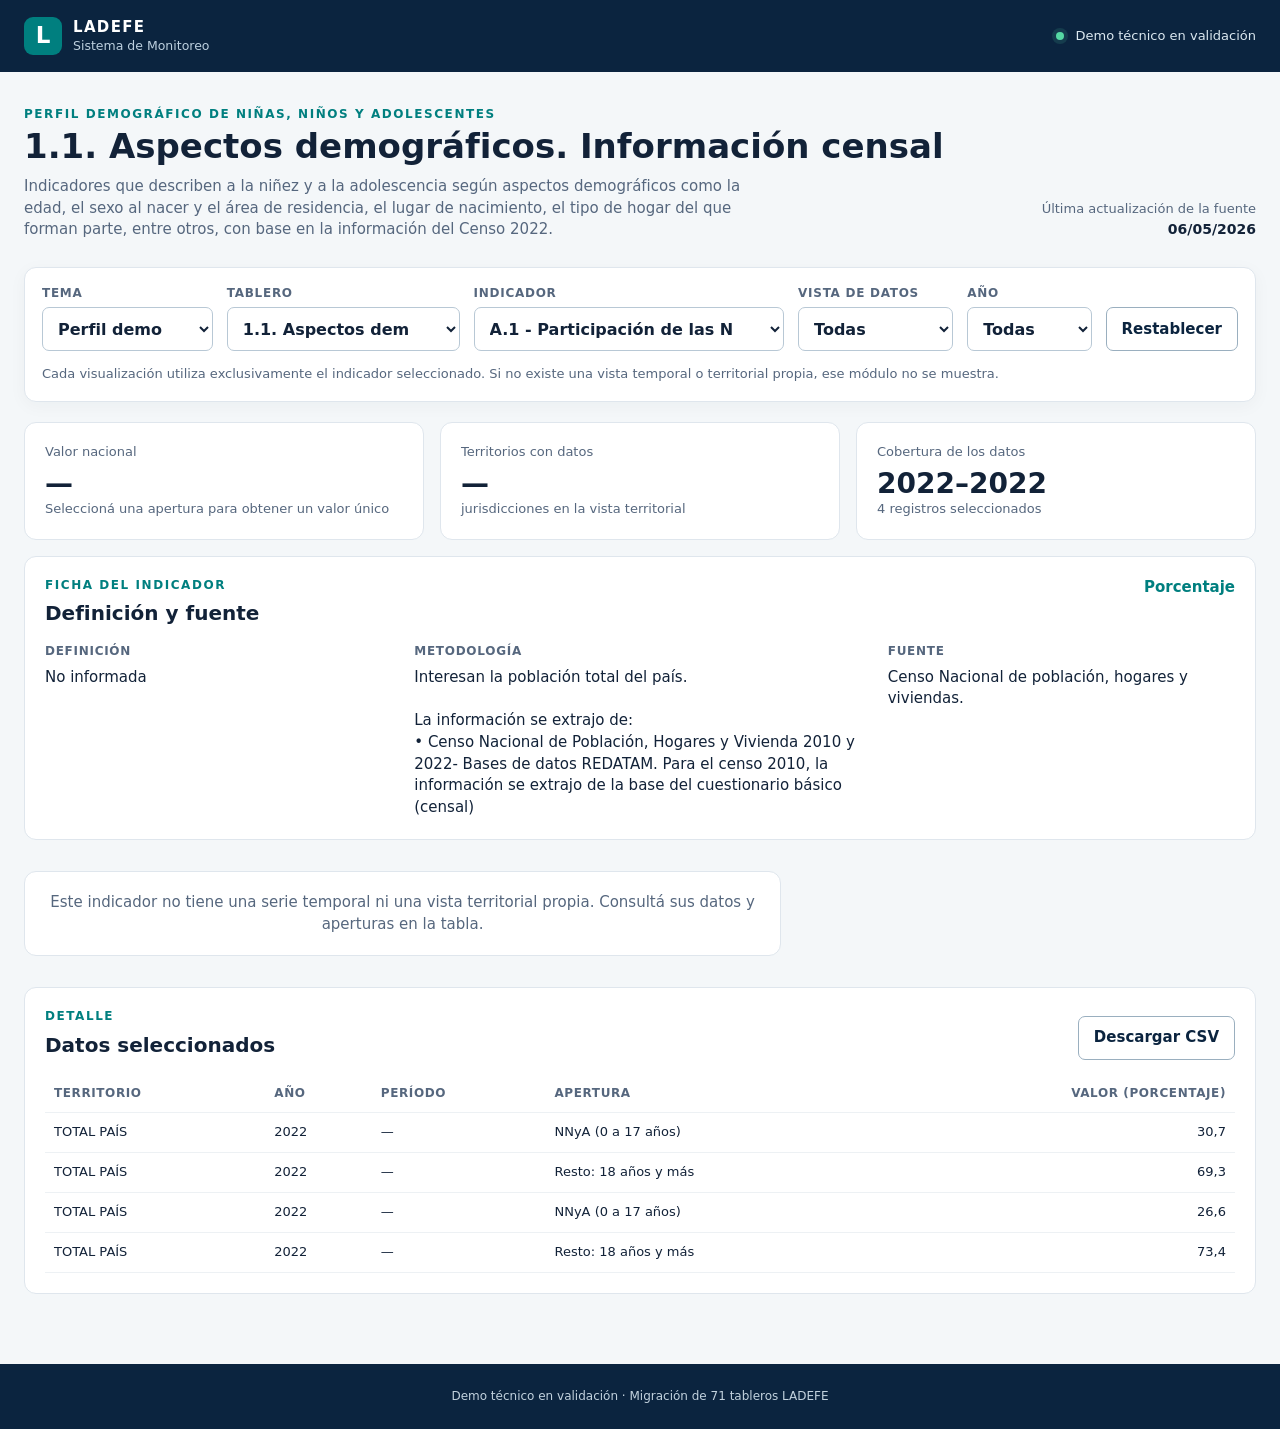
==== demo/index.html @ b847e8b4 "Correct demo semantics and add quality gates" ====
<!doctype html>
<html lang="es">
<head>
  <meta charset="utf-8">
  <meta name="viewport" content="width=device-width,initial-scale=1">
  <title>LADEFE · Sistema de Monitoreo</title>
  <meta name="description" content="Demo técnico de migración del Sistema de Monitoreo de LADEFE.">
  <link rel="stylesheet" href="styles.css?v=20260908-3">
</head>
<body>
  <a class="skip-link" href="#content">Saltar al contenido</a>
  <header class="topbar">
    <div class="brand"><span class="mark">L</span><div><strong>LADEFE</strong><small>Sistema de Monitoreo</small></div></div>
    <span class="status"><i></i> Demo técnico en validación</span>
  </header>
  <main id="content">
    <section class="intro">
      <div><p class="eyebrow" id="theme">Sistema de monitoreo</p><h1 id="title">Indicadores LADEFE</h1><p id="description">Cargando datos del tablero…</p></div>
      <div class="updated"><span>Última actualización de la fuente</span><strong id="updated">—</strong></div>
    </section>

    <section class="filters" aria-label="Explorar indicadores">
      <label>Tema<select id="topic"></select></label>
      <label>Tablero<select id="board"></select></label>
      <label>Indicador<select id="indicator"></select></label>
      <label>Vista de datos<select id="type"></select></label>
      <label>Año<select id="year"></select></label>
      <button id="reset" type="button">Restablecer</button>
      <p class="filter-note">Cada visualización utiliza exclusivamente el indicador seleccionado. Si no existe una vista temporal o territorial propia, ese módulo no se muestra.</p>
    </section>

    <div id="message" class="message" role="status" aria-live="polite">Preparando visualizaciones…</div>

    <section id="dashboard" class="dashboard" hidden>
      <div class="kpis">
        <article><span>Valor nacional</span><strong id="national">—</strong><small id="nationalNote"></small></article>
        <article><span>Territorios con datos</span><strong id="territories">—</strong><small>jurisdicciones en la vista territorial</small></article>
        <article><span>Cobertura de los datos</span><strong id="range">—</strong><small id="records"></small></article>
      </div>

      <article class="panel metadata" aria-labelledby="metadataTitle">
        <header><div><p class="eyebrow">Ficha del indicador</p><h2 id="metadataTitle">Definición y fuente</h2></div><strong id="unit"></strong></header>
        <div class="metadata-grid"><p><b>Definición</b><span id="definition">—</span></p><p><b>Metodología</b><span id="methodology">—</span></p><p><b>Fuente</b><span id="source">—</span></p></div>
      </article>

      <div class="grid">
        <article id="chartPanel" class="panel chart-panel">
          <header><div><p class="eyebrow">Evolución</p><h2>Serie temporal</h2></div><span id="seriesLabel"></span></header>
          <svg id="lineChart" viewBox="0 0 760 330" role="img" aria-label="Evolución temporal del indicador"></svg>
          <p id="chartNote" class="panel-note" hidden></p>
        </article>

        <article id="territoryPanel" class="panel ranking-panel">
          <header><div><p class="eyebrow">Territorio</p><h2>Comparación provincial</h2></div><span id="rankingYear"></span></header>
          <svg id="mapChart" class="map" viewBox="0 0 420 470" role="img" aria-label="Mapa de provincias argentinas"></svg>
          <div class="legend"><span id="mapMin">Menor</span><i></i><span id="mapMax">Mayor</span></div>
          <div id="ranking" class="ranking" aria-label="Ranking provincial"></div>
        </article>

        <p id="capabilityMessage" class="message panel" hidden>Este indicador no tiene una serie temporal ni una vista territorial propia. Consultá sus datos y aperturas en la tabla.</p>
      </div>

      <article class="panel table-panel">
        <header><div><p class="eyebrow">Detalle</p><h2>Datos seleccionados</h2></div><button id="download" type="button">Descargar CSV</button></header>
        <div class="table-wrap"><table><caption class="sr-only">Datos correspondientes al indicador y filtros seleccionados</caption><thead><tr><th scope="col">Territorio</th><th scope="col">Año</th><th scope="col">Período</th><th scope="col">Apertura</th><th id="valueHeading" scope="col" class="num">Valor</th></tr></thead><tbody id="rows"></tbody></table></div>
      </article>
    </section>
  </main>
  <footer>Demo técnico en validación · Migración de 71 tableros LADEFE</footer>
  <script src="app.js?v=20260908-3" defer></script>
</body>
</html>
---- demo/styles.css ----
:root{--ink:#122238;--muted:#56677e;--line:#dfe6ed;--paper:#f4f7f9;--white:#fff;--cyan:#007f7f;--blue:#1769aa;--navy:#0b243f;--accent:#d8f3f1}
*{box-sizing:border-box}body{margin:0;background:var(--paper);color:var(--ink);font:15px/1.45 Inter,ui-sans-serif,system-ui,-apple-system,"Segoe UI",sans-serif}.skip-link{position:absolute;left:12px;top:-60px;z-index:20;padding:10px 14px;background:#fff;color:var(--navy);border-radius:6px}.skip-link:focus{top:10px}.topbar{height:72px;padding:0 max(24px,calc((100vw - 1280px)/2));display:flex;align-items:center;justify-content:space-between;background:var(--navy);color:#fff}.brand{display:flex;align-items:center;gap:11px}.brand .mark{display:grid;place-items:center;width:38px;height:38px;border-radius:9px;background:var(--cyan);font-weight:900;font-size:23px}.brand div{display:flex;flex-direction:column;line-height:1.1}.brand strong{letter-spacing:.09em}.brand small{margin-top:4px;color:#bdd0df}.status{font-size:13px;color:#dbe8f0}.status i{display:inline-block;width:8px;height:8px;border-radius:50%;background:#55d8a3;margin-right:7px;box-shadow:0 0 0 4px #55d8a322}main{max-width:1280px;margin:auto;padding:34px 24px 70px}.intro{display:flex;justify-content:space-between;gap:32px;align-items:end;margin-bottom:26px}.eyebrow{margin:0 0 5px;text-transform:uppercase;letter-spacing:.13em;font-size:12px;font-weight:800;color:var(--cyan)}h1{font-size:34px;line-height:1.1;margin:0 0 10px}h2{font-size:20px;margin:0}.intro p:not(.eyebrow){max-width:760px;margin:0;color:var(--muted)}.updated{text-align:right;min-width:180px}.updated span{display:block;color:var(--muted);font-size:13px}.updated strong{font-size:14px}.filters{display:grid;grid-template-columns:1.1fr 1.5fr 2fr 1fr .8fr auto;gap:14px;padding:17px;background:#fff;border:1px solid var(--line);border-radius:12px;box-shadow:0 4px 18px #132a3f0a}.filter-note{grid-column:1/-1;margin:0;color:var(--muted);font-size:13px}.filters label{font-size:12px;text-transform:uppercase;letter-spacing:.06em;font-weight:800;color:var(--muted)}select,button{font:inherit}select{display:block;width:100%;min-height:44px;margin-top:5px;padding:10px 34px 10px 11px;border:1px solid #b8c8d5;border-radius:7px;background:#fff;color:var(--ink);font-size:16px}button{align-self:end;min-height:44px;padding:10px 15px;border:1px solid #9aafbf;border-radius:7px;background:#fff;color:var(--navy);font-weight:700;cursor:pointer}button:hover{border-color:var(--cyan);color:#006c6c}:focus-visible{outline:3px solid #f5a623;outline-offset:2px}.message{padding:52px;text-align:center;color:var(--muted)}.dashboard{margin-top:20px}.kpis{display:grid;grid-template-columns:repeat(3,1fr);gap:16px;margin-bottom:16px}.kpis article,.panel{background:#fff;border:1px solid var(--line);border-radius:12px}.kpis article{padding:20px}.kpis span,.kpis small{display:block;color:var(--muted);font-size:13px}.kpis strong{display:block;margin:8px 0 2px;font-size:28px;line-height:1}.metadata{margin-bottom:16px}.metadata>header>strong{color:var(--cyan)}.metadata-grid{display:grid;grid-template-columns:1fr 1.3fr 1fr;gap:22px}.metadata-grid p{margin:0;white-space:pre-line}.metadata-grid b,.metadata-grid span{display:block}.metadata-grid b{margin-bottom:6px;font-size:12px;text-transform:uppercase;letter-spacing:.06em;color:var(--muted)}.grid{display:grid;grid-template-columns:1.65fr 1fr;gap:16px}.grid>[hidden]{display:none}.grid>.panel:only-child{grid-column:1/-1}.panel{padding:20px}.panel>header{display:flex;align-items:flex-start;justify-content:space-between;gap:15px;margin-bottom:15px}.panel>header>span{font-size:13px;color:var(--muted)}.panel-note{margin:10px 0 0;color:var(--muted);font-size:13px}#lineChart{width:100%;height:auto;overflow:visible}.gridline{stroke:#e0e7ec;stroke-width:1}.tick{fill:#56677e;font-size:11px}.series{fill:none;stroke-width:2.7;stroke-linejoin:round}.map{display:block;width:100%;height:280px}.province{stroke:#fff;stroke-width:.55;vector-effect:non-scaling-stroke;transition:opacity .15s}.province:hover,.province:focus{opacity:.72}.legend{display:flex;align-items:center;justify-content:center;gap:8px;margin:-4px 0 12px;color:var(--muted);font-size:12px}.legend i{width:100px;height:8px;border-radius:5px;background:linear-gradient(90deg,#d9eef0,var(--cyan),var(--navy))}.ranking{max-height:220px;overflow:auto;padding-right:5px}.rank{display:grid;grid-template-columns:120px 1fr 82px;gap:9px;align-items:center;margin:10px 0;font-size:13px}.rank-name{white-space:nowrap;overflow:hidden;text-overflow:ellipsis}.bar{height:9px;border-radius:9px;background:#e8eef2;overflow:hidden}.bar i{display:block;height:100%;border-radius:9px;background:linear-gradient(90deg,var(--blue),var(--cyan))}.rank-value{text-align:right;font-variant-numeric:tabular-nums;font-weight:700}.table-panel{margin-top:16px}.table-wrap{overflow:auto;max-height:410px}table{border-collapse:collapse;width:100%;font-size:13px}th{position:sticky;top:0;background:#fff;text-align:left;color:var(--muted);font-size:12px;text-transform:uppercase;letter-spacing:.05em}th,td{padding:10px 9px;border-bottom:1px solid #edf1f4}.num{text-align:right;font-variant-numeric:tabular-nums}.sr-only{position:absolute;width:1px;height:1px;padding:0;margin:-1px;overflow:hidden;clip:rect(0,0,0,0);white-space:nowrap;border:0}footer{padding:24px;text-align:center;background:var(--navy);color:#c2d2de;font-size:12px}
@media(max-width:980px){.filters{grid-template-columns:1fr 1fr}.filters label:nth-child(3){grid-column:1/-1}.metadata-grid{grid-template-columns:1fr}.kpis,.grid{grid-template-columns:1fr}.rank{grid-template-columns:105px 1fr 72px}}@media(max-width:520px){main{padding:25px 14px 50px}.topbar{padding:0 14px}.status{display:none}.intro{display:block}.updated{text-align:left;margin-top:18px}.filters{grid-template-columns:1fr}.filters label:nth-child(3){grid-column:auto}h1{font-size:28px}.panel{padding:16px}.table-wrap{max-height:none}.ranking{max-height:none}}
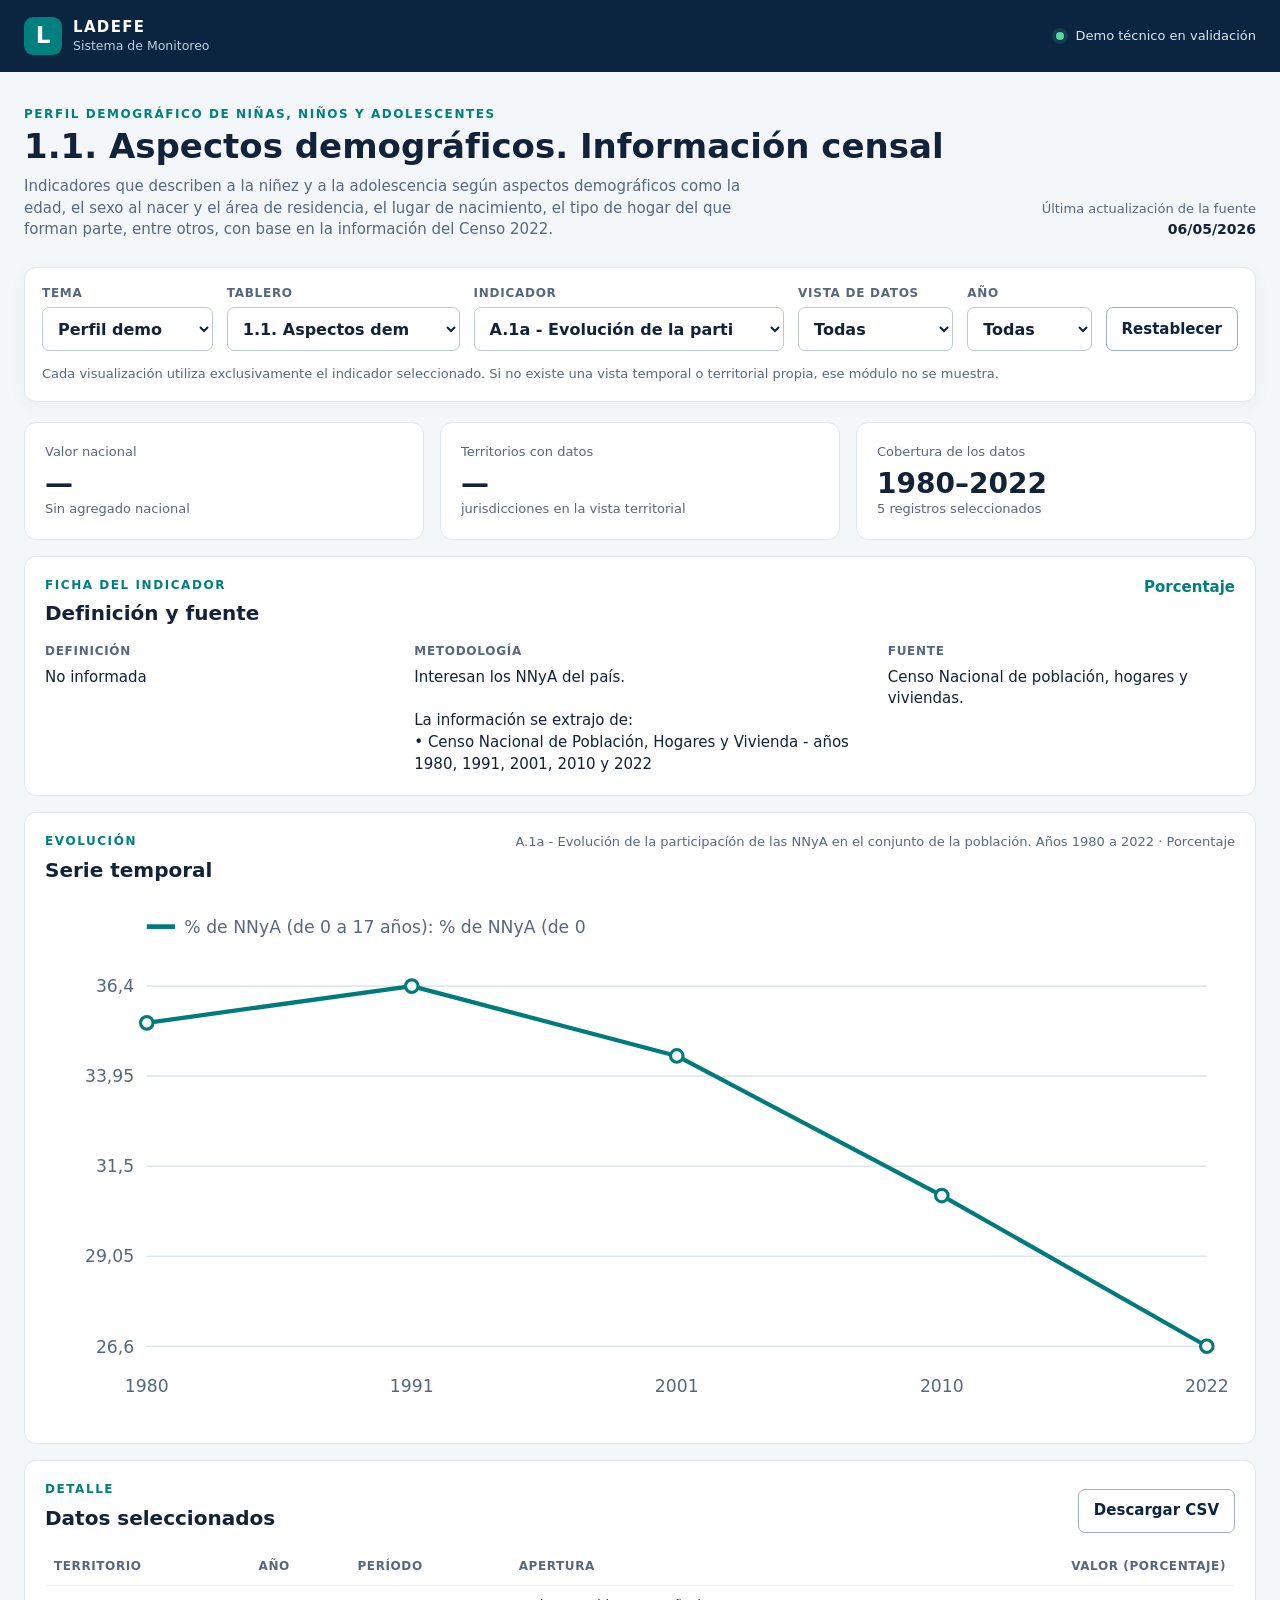
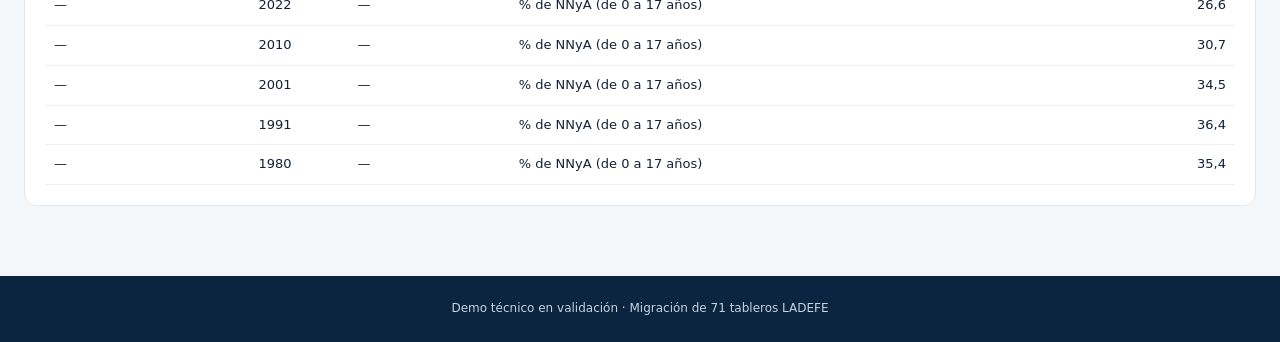
==== commit 05eff0b3: "Improve adaptive pilot layout" ====
--- a/demo/index.html
+++ b/demo/index.html
@@ -6,6 +6,7 @@
   <title>LADEFE · Sistema de Monitoreo</title>
   <meta name="description" content="Demo técnico de migración del Sistema de Monitoreo de LADEFE.">
   <link rel="stylesheet" href="styles.css?v=20260908-3">
+  <link rel="stylesheet" href="layout-fixes.css?v=20260908-3">
 </head>
 <body>
   <a class="skip-link" href="#content">Saltar al contenido</a>
@@ -67,6 +68,7 @@
     </section>
   </main>
   <footer>Demo técnico en validación · Migración de 71 tableros LADEFE</footer>
+  <script src="semantics.js?v=20260908-3" defer></script>
   <script src="app.js?v=20260908-3" defer></script>
 </body>
 </html>
--- a/demo/layout-fixes.css
+++ b/demo/layout-fixes.css
@@ -0,0 +1,4 @@
+.grid.single>.panel:not([hidden]),
+.grid.empty>#capabilityMessage{
+  grid-column:1/-1;
+}
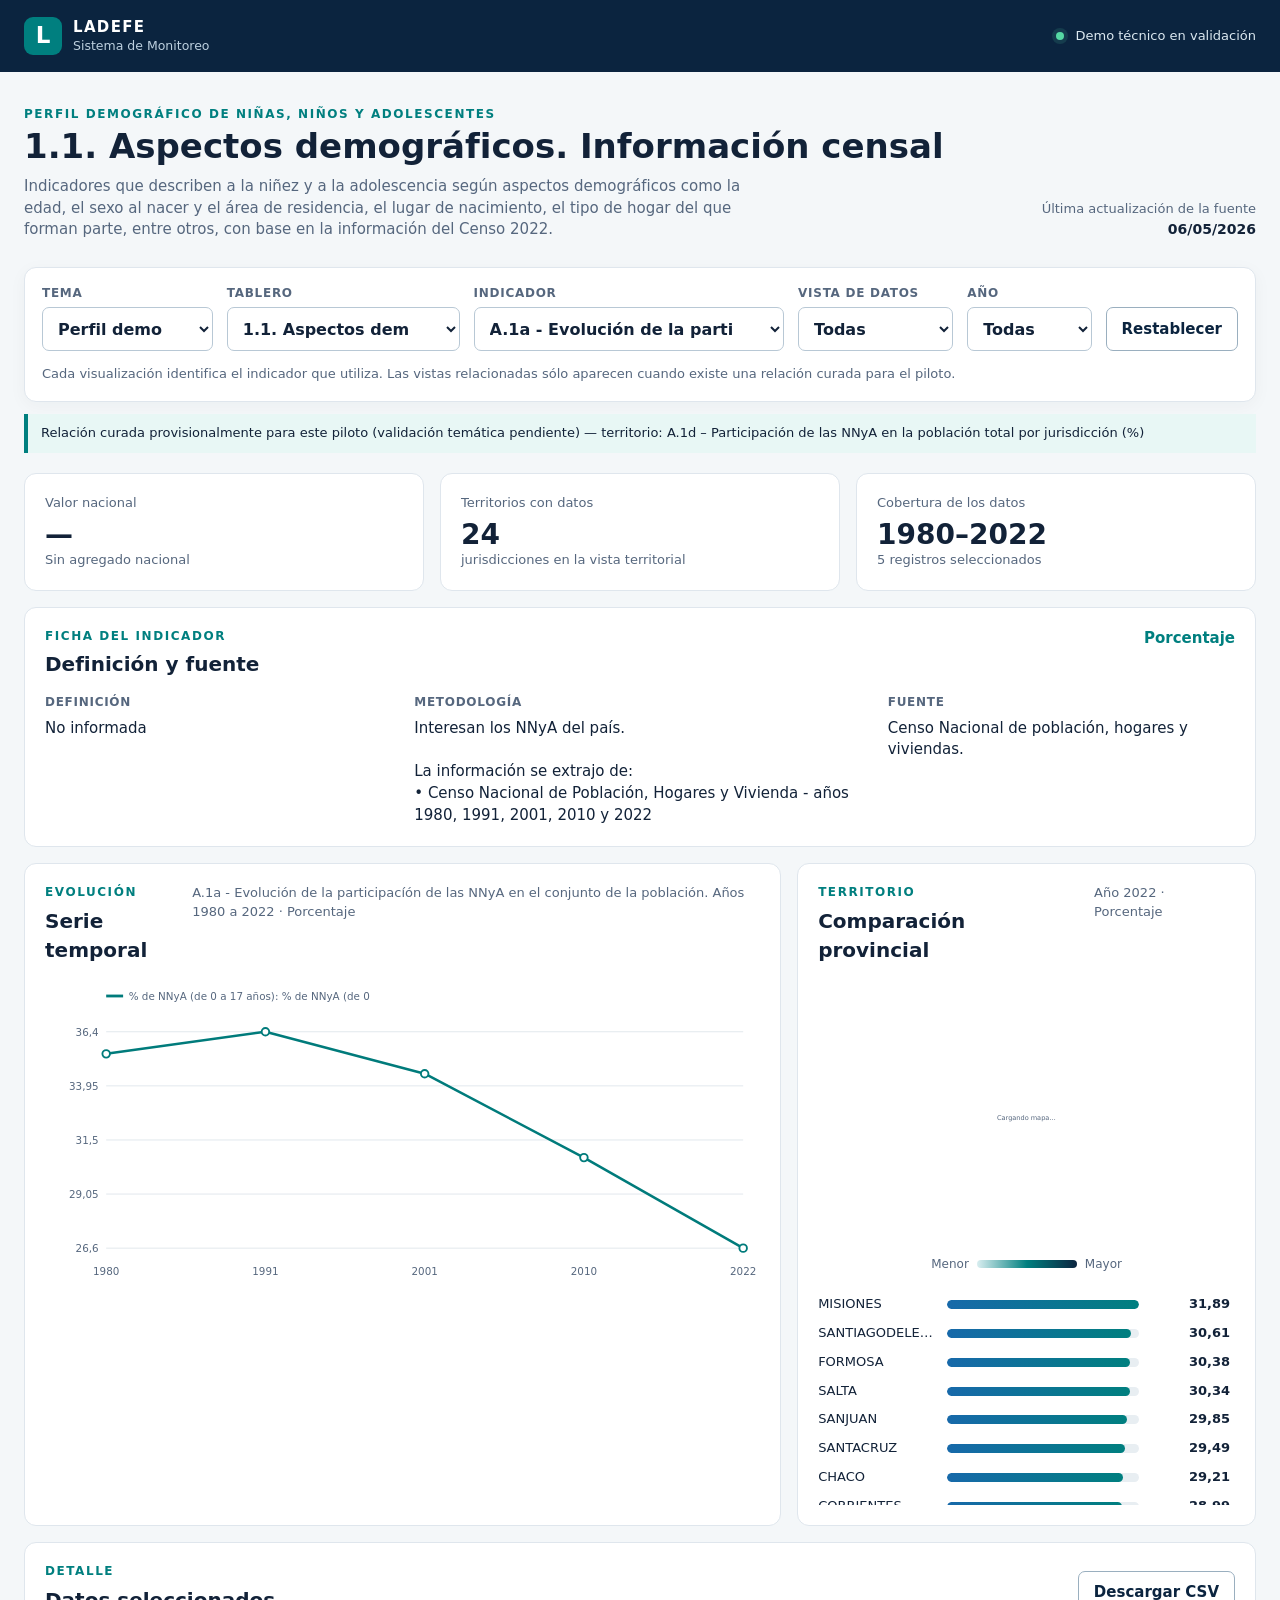
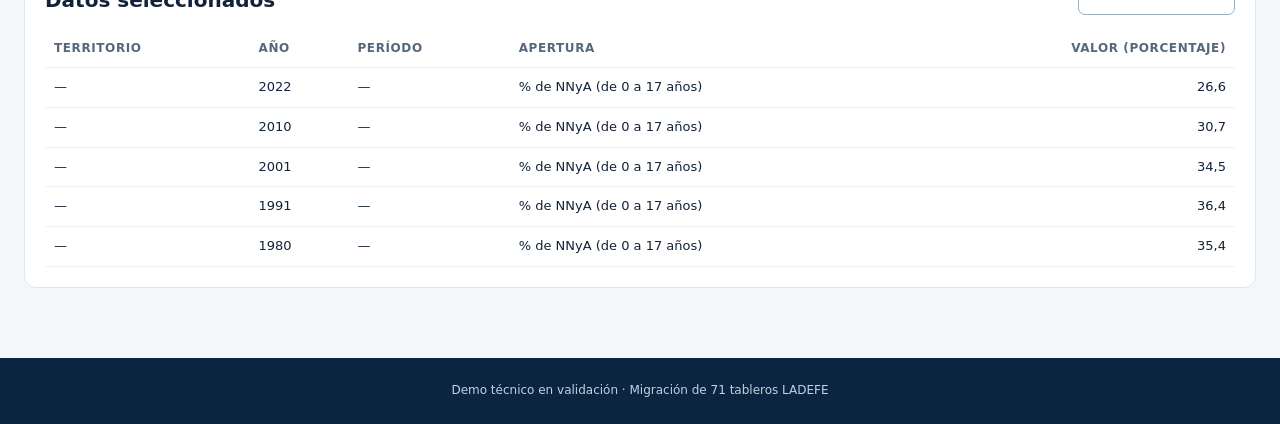
==== commit 6a27f863: "Add curated pilot view relations" ====
--- a/demo/index.html
+++ b/demo/index.html
@@ -5,8 +5,8 @@
   <meta name="viewport" content="width=device-width,initial-scale=1">
   <title>LADEFE · Sistema de Monitoreo</title>
   <meta name="description" content="Demo técnico de migración del Sistema de Monitoreo de LADEFE.">
-  <link rel="stylesheet" href="styles.css?v=20260908-3">
-  <link rel="stylesheet" href="layout-fixes.css?v=20260908-3">
+  <link rel="stylesheet" href="styles.css?v=20260908-4">
+  <link rel="stylesheet" href="layout-fixes.css?v=20260908-4">
 </head>
 <body>
   <a class="skip-link" href="#content">Saltar al contenido</a>
@@ -27,8 +27,10 @@
       <label>Vista de datos<select id="type"></select></label>
       <label>Año<select id="year"></select></label>
       <button id="reset" type="button">Restablecer</button>
-      <p class="filter-note">Cada visualización utiliza exclusivamente el indicador seleccionado. Si no existe una vista temporal o territorial propia, ese módulo no se muestra.</p>
+      <p class="filter-note">Cada visualización identifica el indicador que utiliza. Las vistas relacionadas sólo aparecen cuando existe una relación curada para el piloto.</p>
     </section>
+
+    <p id="relationNotice" class="relation-notice" role="note" hidden></p>
 
     <div id="message" class="message" role="status" aria-live="polite">Preparando visualizaciones…</div>
 
@@ -58,7 +60,7 @@
           <div id="ranking" class="ranking" aria-label="Ranking provincial"></div>
         </article>
 
-        <p id="capabilityMessage" class="message panel" hidden>Este indicador no tiene una serie temporal ni una vista territorial propia. Consultá sus datos y aperturas en la tabla.</p>
+        <p id="capabilityMessage" class="message panel" hidden>Este indicador no tiene una serie temporal ni una vista territorial propia o relacionada que haya sido curada. Consultá sus datos y aperturas en la tabla.</p>
       </div>
 
       <article class="panel table-panel">
@@ -68,7 +70,7 @@
     </section>
   </main>
   <footer>Demo técnico en validación · Migración de 71 tableros LADEFE</footer>
-  <script src="semantics.js?v=20260908-3" defer></script>
-  <script src="app.js?v=20260908-3" defer></script>
+  <script src="semantics.js?v=20260908-4" defer></script>
+  <script src="app.js?v=20260908-4" defer></script>
 </body>
 </html>
--- a/demo/layout-fixes.css
+++ b/demo/layout-fixes.css
@@ -2,3 +2,11 @@
 .grid.empty>#capabilityMessage{
   grid-column:1/-1;
 }
+.relation-notice{
+  margin:12px 0 0;
+  padding:10px 13px;
+  border-left:4px solid var(--cyan);
+  background:#e8f7f5;
+  color:var(--ink);
+  font-size:13px;
+}
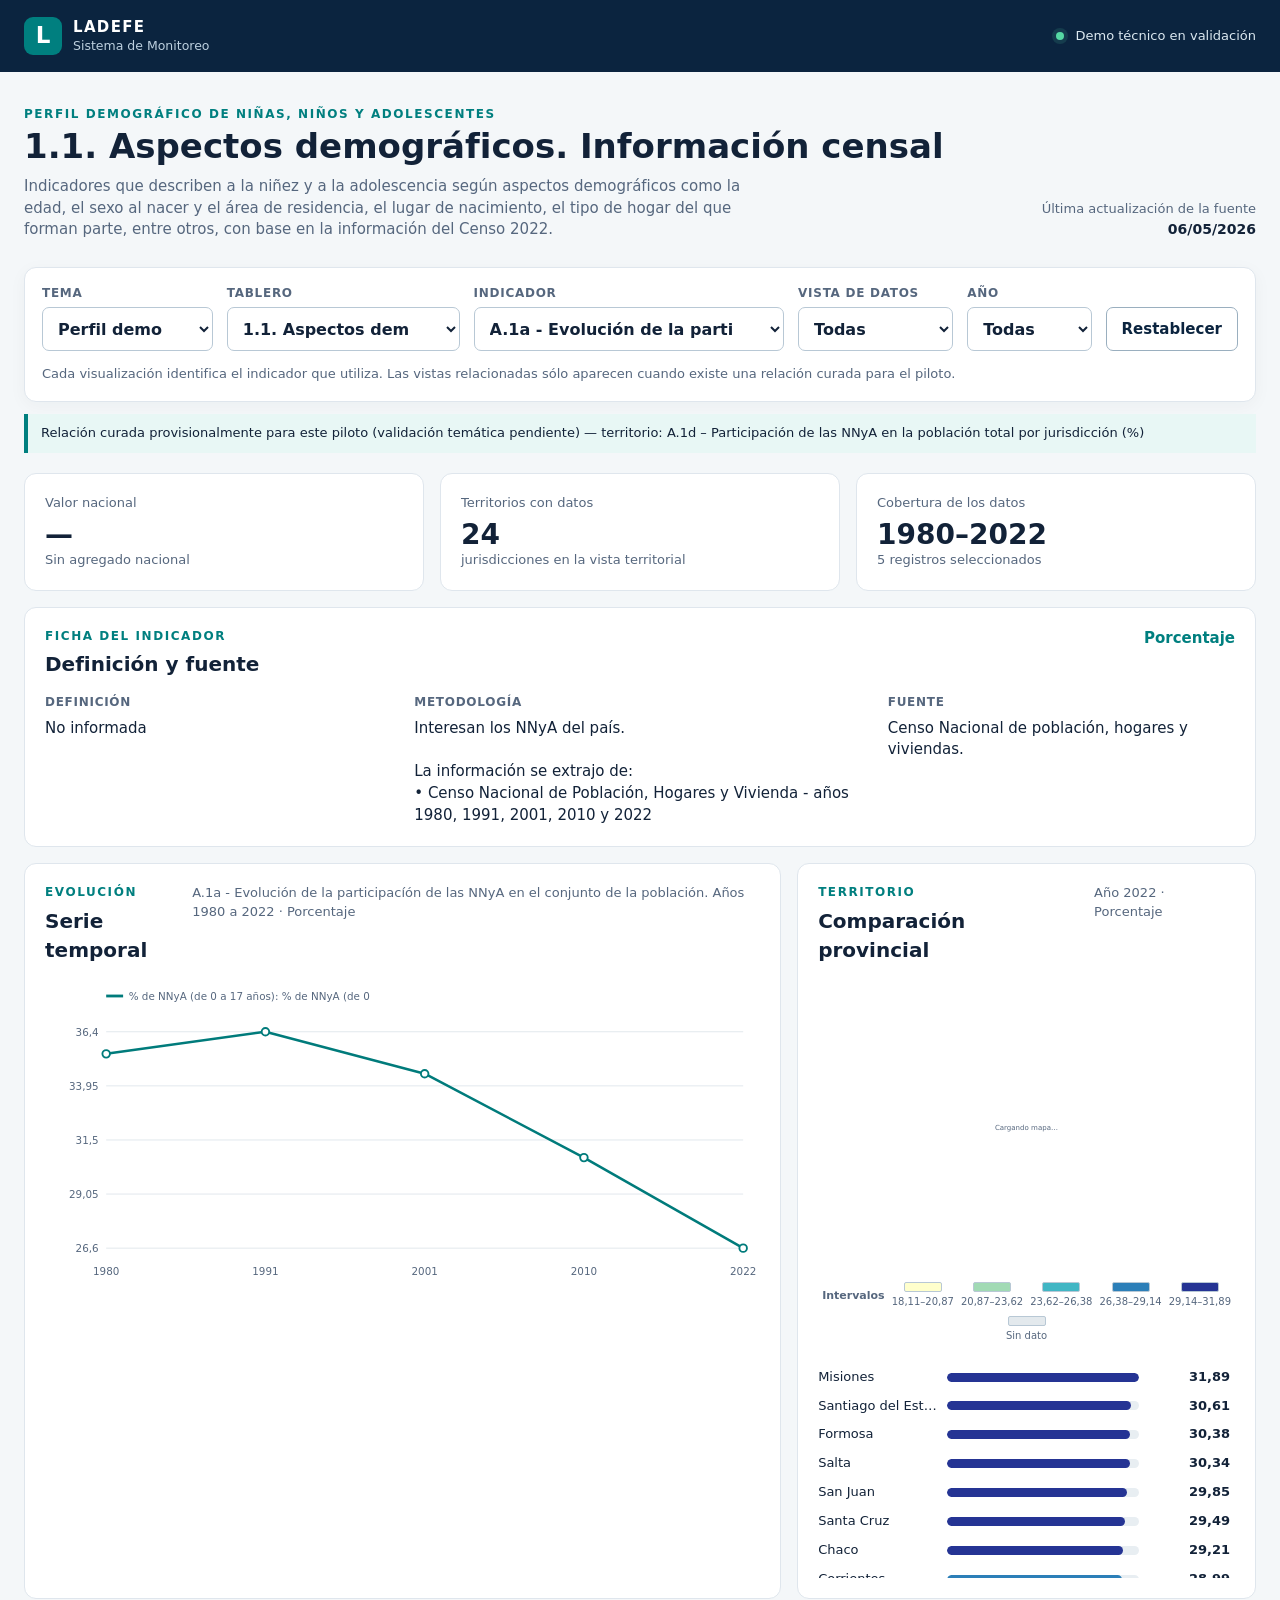
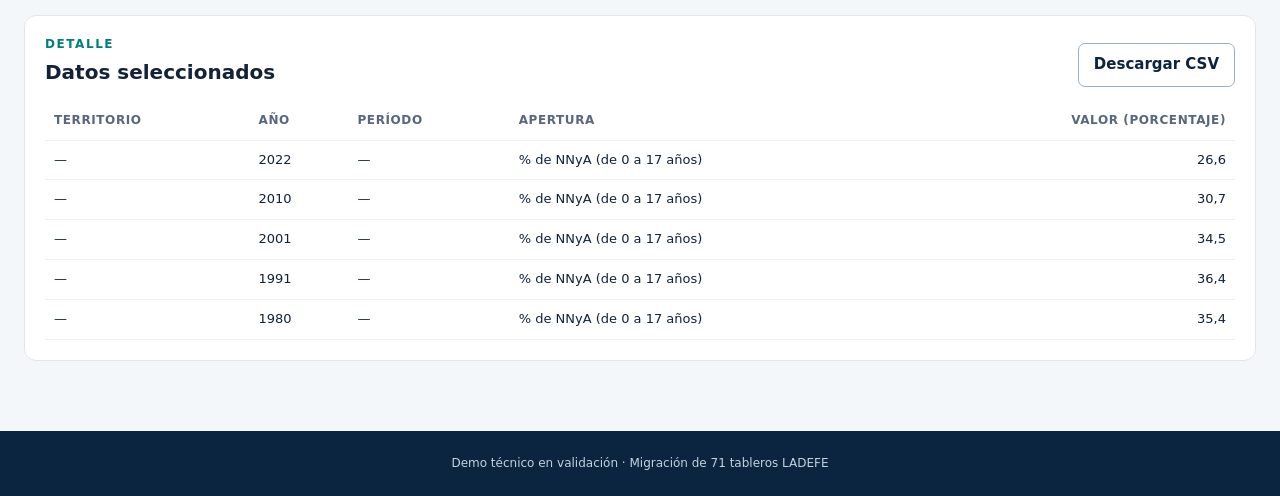
==== commit f130c299: "Correct map projection and color scale" ====
--- a/demo/index.html
+++ b/demo/index.html
@@ -5,8 +5,8 @@
   <meta name="viewport" content="width=device-width,initial-scale=1">
   <title>LADEFE · Sistema de Monitoreo</title>
   <meta name="description" content="Demo técnico de migración del Sistema de Monitoreo de LADEFE.">
-  <link rel="stylesheet" href="styles.css?v=20260908-4">
-  <link rel="stylesheet" href="layout-fixes.css?v=20260908-4">
+  <link rel="stylesheet" href="styles.css?v=20260908-5">
+  <link rel="stylesheet" href="layout-fixes.css?v=20260908-5">
 </head>
 <body>
   <a class="skip-link" href="#content">Saltar al contenido</a>
@@ -56,7 +56,7 @@
         <article id="territoryPanel" class="panel ranking-panel">
           <header><div><p class="eyebrow">Territorio</p><h2>Comparación provincial</h2></div><span id="rankingYear"></span></header>
           <svg id="mapChart" class="map" viewBox="0 0 420 470" role="img" aria-label="Mapa de provincias argentinas"></svg>
-          <div class="legend"><span id="mapMin">Menor</span><i></i><span id="mapMax">Mayor</span></div>
+          <div id="mapLegend" class="legend" aria-label="Escala de colores del mapa"></div>
           <div id="ranking" class="ranking" aria-label="Ranking provincial"></div>
         </article>
 
@@ -70,7 +70,8 @@
     </section>
   </main>
   <footer>Demo técnico en validación · Migración de 71 tableros LADEFE</footer>
-  <script src="semantics.js?v=20260908-4" defer></script>
-  <script src="app.js?v=20260908-4" defer></script>
+  <script src="semantics.js?v=20260908-5" defer></script>
+  <script src="map-utils.js?v=20260908-5" defer></script>
+  <script src="app.js?v=20260908-5" defer></script>
 </body>
 </html>
--- a/demo/layout-fixes.css
+++ b/demo/layout-fixes.css
@@ -10,3 +10,43 @@
   color:var(--ink);
   font-size:13px;
 }
+.map{
+  height:300px;
+}
+.province{
+  stroke:#fff;
+  stroke-width:1.15;
+}
+.province:hover,.province:focus{
+  opacity:.78;
+  stroke:var(--navy);
+  stroke-width:1.8;
+}
+.legend{
+  align-items:flex-end;
+  flex-wrap:wrap;
+  gap:7px;
+  margin:2px 0 14px;
+  font-size:11px;
+}
+.legend-title{
+  align-self:center;
+  font-weight:700;
+}
+.legend-bin{
+  display:grid;
+  gap:3px;
+  justify-items:center;
+}
+.legend .legend-bin i{
+  display:block;
+  width:38px;
+  height:10px;
+  border:1px solid #b8c8d5;
+  border-radius:2px;
+  background:none;
+}
+.legend-bin small{
+  font-size:10px;
+  white-space:nowrap;
+}
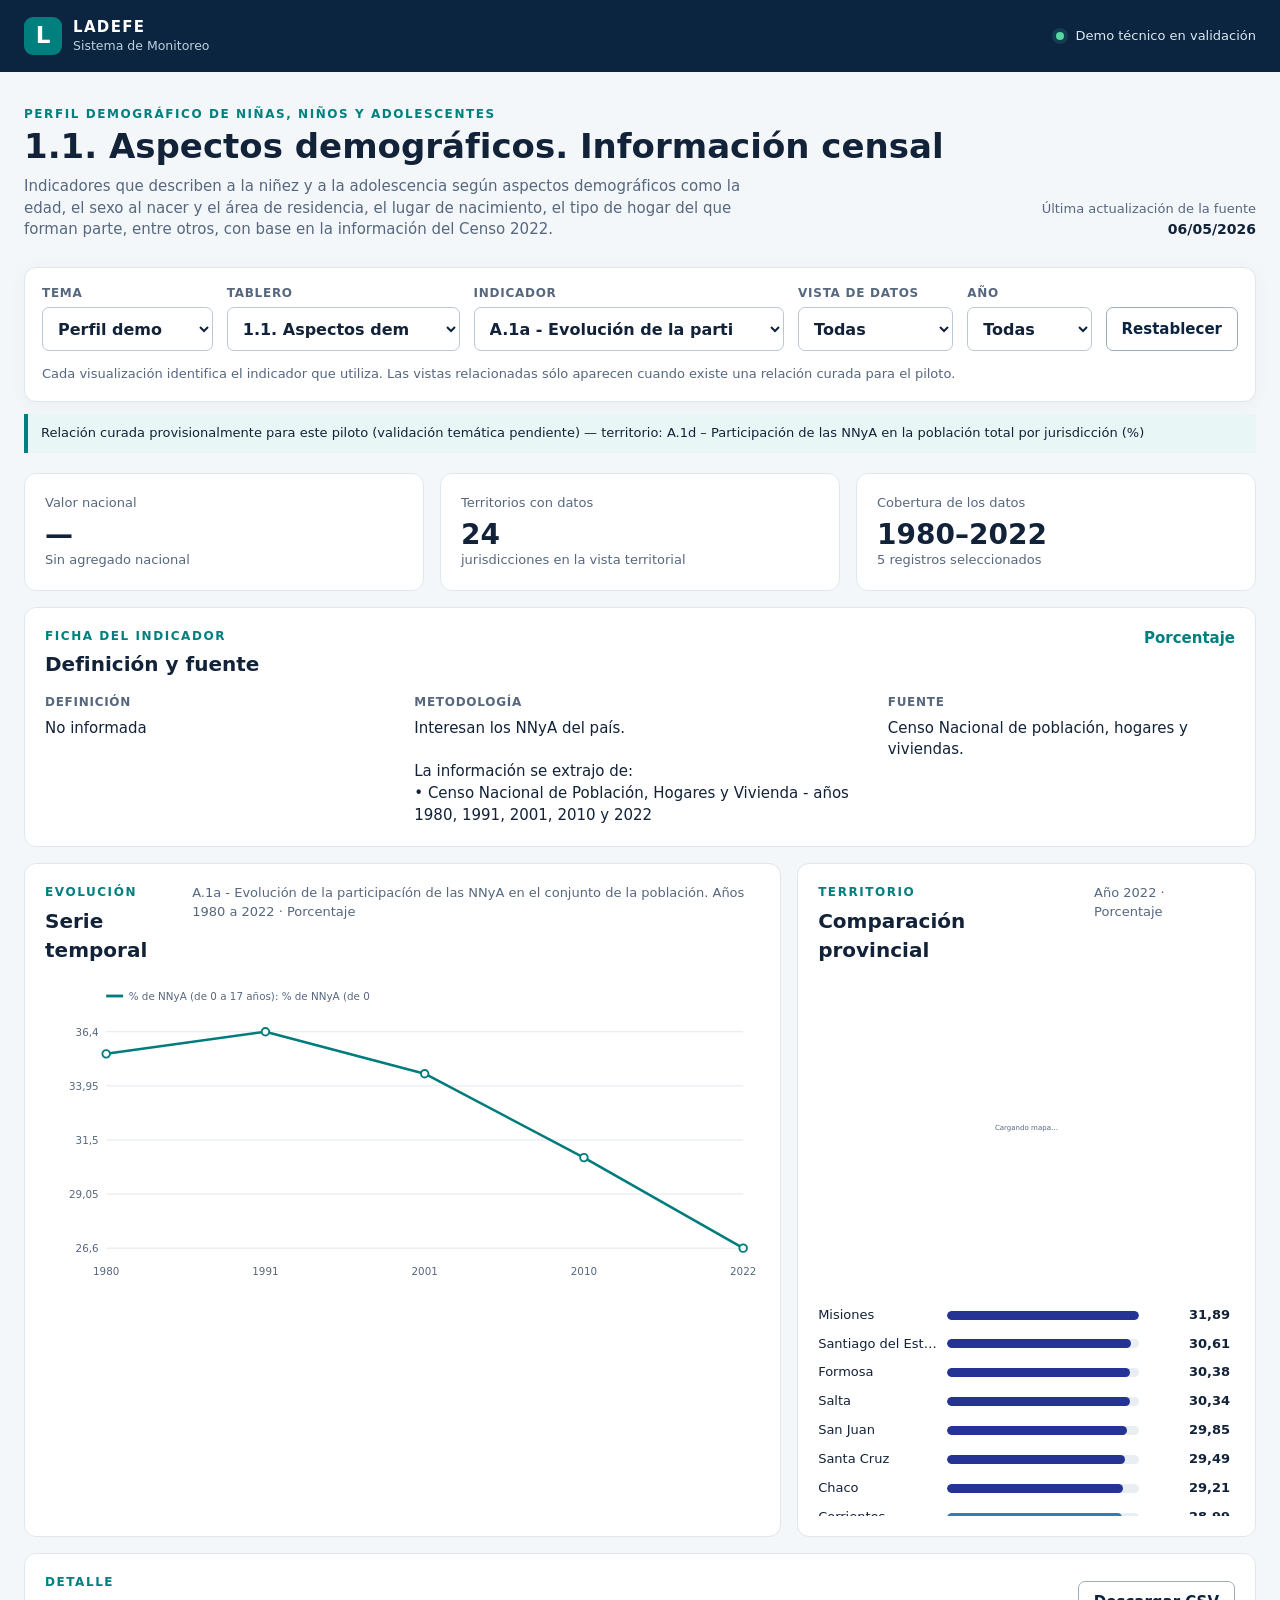
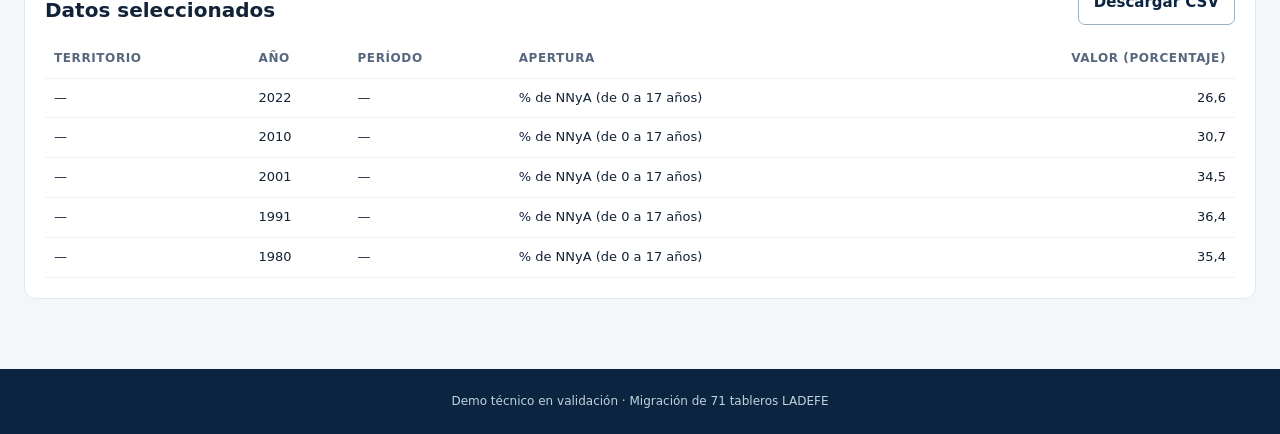
==== commit 2c73bf40: "Refine discrete map legend" ====
--- a/demo/index.html
+++ b/demo/index.html
@@ -5,8 +5,8 @@
   <meta name="viewport" content="width=device-width,initial-scale=1">
   <title>LADEFE · Sistema de Monitoreo</title>
   <meta name="description" content="Demo técnico de migración del Sistema de Monitoreo de LADEFE.">
-  <link rel="stylesheet" href="styles.css?v=20260908-5">
-  <link rel="stylesheet" href="layout-fixes.css?v=20260908-5">
+  <link rel="stylesheet" href="styles.css?v=20260908-6">
+  <link rel="stylesheet" href="layout-fixes.css?v=20260908-6">
 </head>
 <body>
   <a class="skip-link" href="#content">Saltar al contenido</a>
@@ -70,8 +70,8 @@
     </section>
   </main>
   <footer>Demo técnico en validación · Migración de 71 tableros LADEFE</footer>
-  <script src="semantics.js?v=20260908-5" defer></script>
-  <script src="map-utils.js?v=20260908-5" defer></script>
-  <script src="app.js?v=20260908-5" defer></script>
+  <script src="semantics.js?v=20260908-6" defer></script>
+  <script src="map-utils.js?v=20260908-6" defer></script>
+  <script src="app.js?v=20260908-6" defer></script>
 </body>
 </html>
--- a/demo/layout-fixes.css
+++ b/demo/layout-fixes.css
@@ -31,12 +31,15 @@
 }
 .legend-title{
   align-self:center;
+  flex-basis:100%;
   font-weight:700;
+  text-align:center;
 }
 .legend-bin{
   display:grid;
   gap:3px;
   justify-items:center;
+  min-width:56px;
 }
 .legend .legend-bin i{
   display:block;
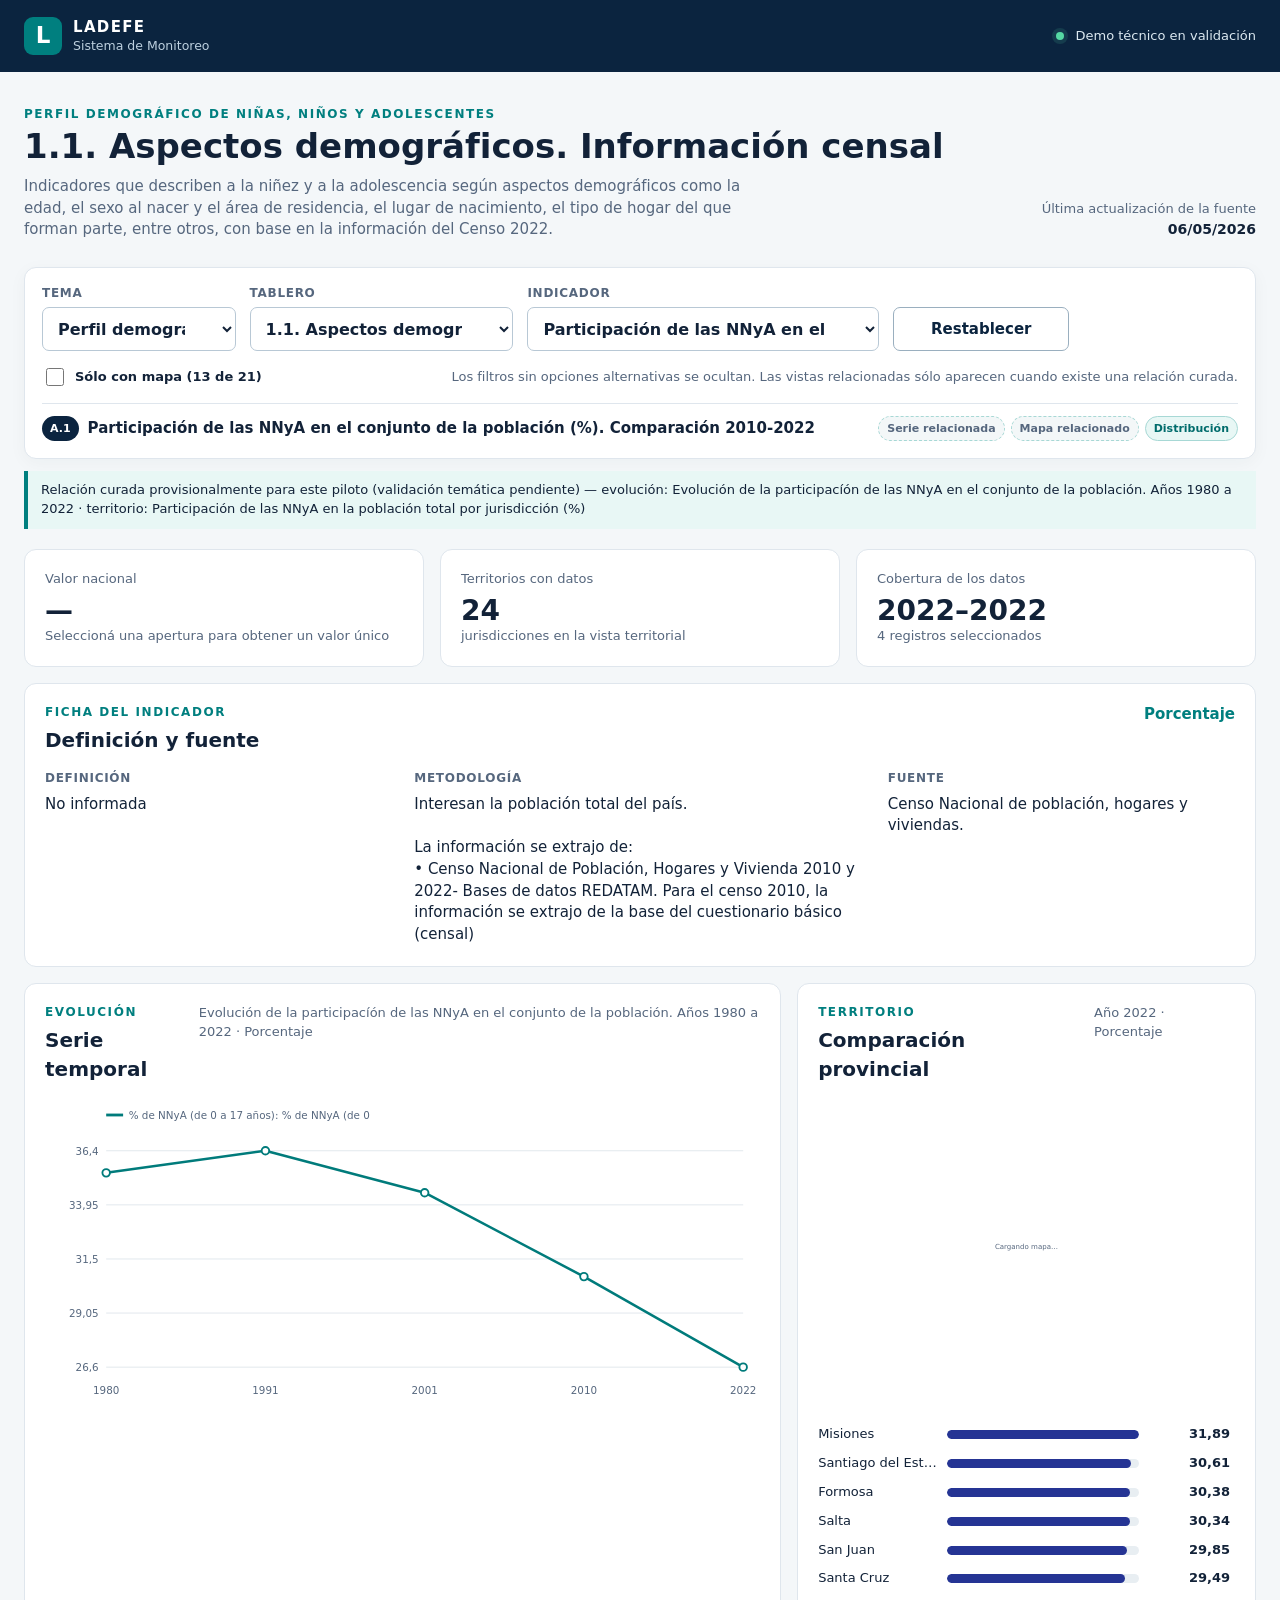
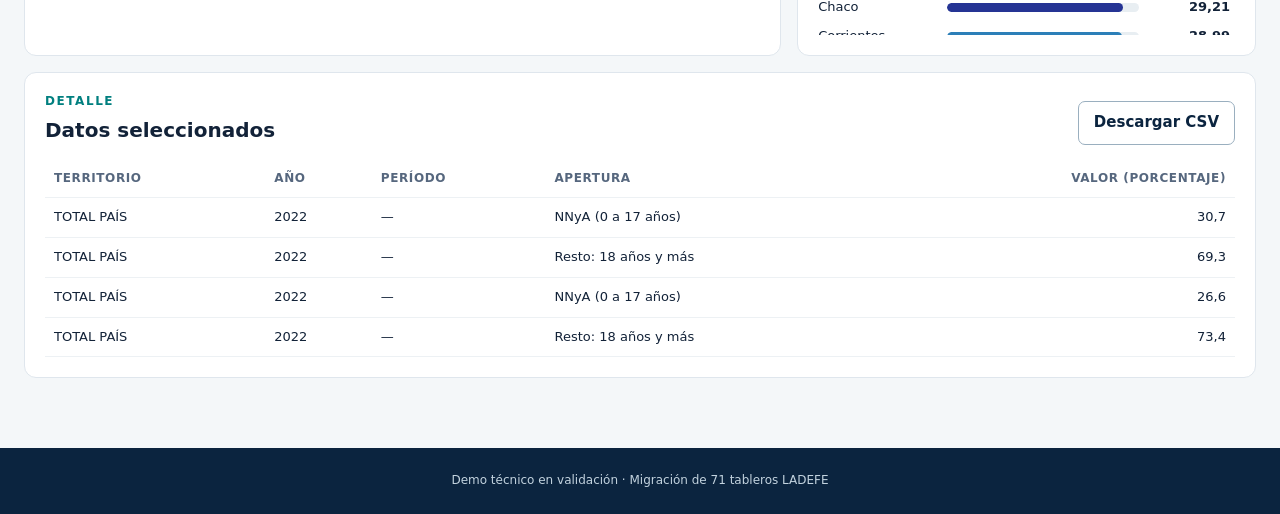
==== commit 07124f98: "Clarify indicator navigation and map availability" ====
--- a/demo/index.html
+++ b/demo/index.html
@@ -5,8 +5,8 @@
   <meta name="viewport" content="width=device-width,initial-scale=1">
   <title>LADEFE · Sistema de Monitoreo</title>
   <meta name="description" content="Demo técnico de migración del Sistema de Monitoreo de LADEFE.">
-  <link rel="stylesheet" href="styles.css?v=20260908-6">
-  <link rel="stylesheet" href="layout-fixes.css?v=20260908-6">
+  <link rel="stylesheet" href="styles.css?v=20260908-7">
+  <link rel="stylesheet" href="layout-fixes.css?v=20260908-7">
 </head>
 <body>
   <a class="skip-link" href="#content">Saltar al contenido</a>
@@ -24,10 +24,18 @@
       <label>Tema<select id="topic"></select></label>
       <label>Tablero<select id="board"></select></label>
       <label>Indicador<select id="indicator"></select></label>
-      <label>Vista de datos<select id="type"></select></label>
-      <label>Año<select id="year"></select></label>
+      <label id="typeField">Vista de datos<select id="type"></select></label>
+      <label id="yearField">Año<select id="year"></select></label>
       <button id="reset" type="button">Restablecer</button>
-      <p class="filter-note">Cada visualización identifica el indicador que utiliza. Las vistas relacionadas sólo aparecen cuando existe una relación curada para el piloto.</p>
+      <div class="filter-footer">
+        <label class="map-toggle"><input id="mapOnly" type="checkbox"><span id="mapOnlyText">Sólo con mapa</span></label>
+        <p class="filter-note">Los filtros sin opciones alternativas se ocultan. Las vistas relacionadas sólo aparecen cuando existe una relación curada.</p>
+      </div>
+      <div class="indicator-context" aria-live="polite">
+        <span id="indicatorCode" class="code-badge" hidden></span>
+        <strong id="indicatorTitle">Indicador</strong>
+        <span id="capabilities" class="capabilities"></span>
+      </div>
     </section>
 
     <p id="relationNotice" class="relation-notice" role="note" hidden></p>
@@ -70,8 +78,9 @@
     </section>
   </main>
   <footer>Demo técnico en validación · Migración de 71 tableros LADEFE</footer>
-  <script src="semantics.js?v=20260908-6" defer></script>
-  <script src="map-utils.js?v=20260908-6" defer></script>
-  <script src="app.js?v=20260908-6" defer></script>
+  <script src="semantics.js?v=20260908-7" defer></script>
+  <script src="map-utils.js?v=20260908-7" defer></script>
+  <script src="ui-utils.js?v=20260908-7" defer></script>
+  <script src="app.js?v=20260908-7" defer></script>
 </body>
 </html>
--- a/demo/layout-fixes.css
+++ b/demo/layout-fixes.css
@@ -53,3 +53,84 @@
   font-size:10px;
   white-space:nowrap;
 }
+.filters>[hidden]{
+  display:none;
+}
+.filter-footer{
+  grid-column:1/-1;
+  display:flex;
+  align-items:center;
+  justify-content:space-between;
+  gap:18px;
+}
+.filter-footer .filter-note{
+  grid-column:auto;
+}
+.map-toggle{
+  display:flex;
+  align-items:center;
+  gap:8px;
+  flex:0 0 auto;
+  color:var(--ink)!important;
+  font-size:13px!important;
+  letter-spacing:0!important;
+  text-transform:none!important;
+  cursor:pointer;
+}
+.map-toggle input{
+  width:18px;
+  height:18px;
+  accent-color:var(--cyan);
+}
+.map-toggle:has(input:disabled){
+  opacity:.55;
+  cursor:not-allowed;
+}
+.indicator-context{
+  grid-column:1/-1;
+  display:flex;
+  align-items:center;
+  gap:9px;
+  padding-top:12px;
+  border-top:1px solid var(--line);
+  min-width:0;
+}
+.indicator-context>strong{
+  overflow:hidden;
+  text-overflow:ellipsis;
+  white-space:nowrap;
+}
+.code-badge,.capabilities span{
+  display:inline-flex;
+  align-items:center;
+  min-height:25px;
+  padding:3px 8px;
+  border-radius:999px;
+  font-size:11px;
+  font-weight:800;
+  white-space:nowrap;
+}
+.code-badge{
+  background:var(--navy);
+  color:#fff;
+}
+.capabilities{
+  display:flex;
+  gap:6px;
+  margin-left:auto;
+}
+.capabilities span{
+  border:1px solid #a7d8d5;
+  background:#e8f7f5;
+  color:#006c6c;
+}
+.capabilities span.related{
+  border-style:dashed;
+  background:#f3f7f8;
+  color:var(--muted);
+}
+@media(max-width:720px){
+  .filter-footer,.indicator-context{align-items:flex-start;flex-direction:column}
+  .capabilities{margin-left:0;flex-wrap:wrap}
+  .indicator-context>strong{white-space:normal}
+}
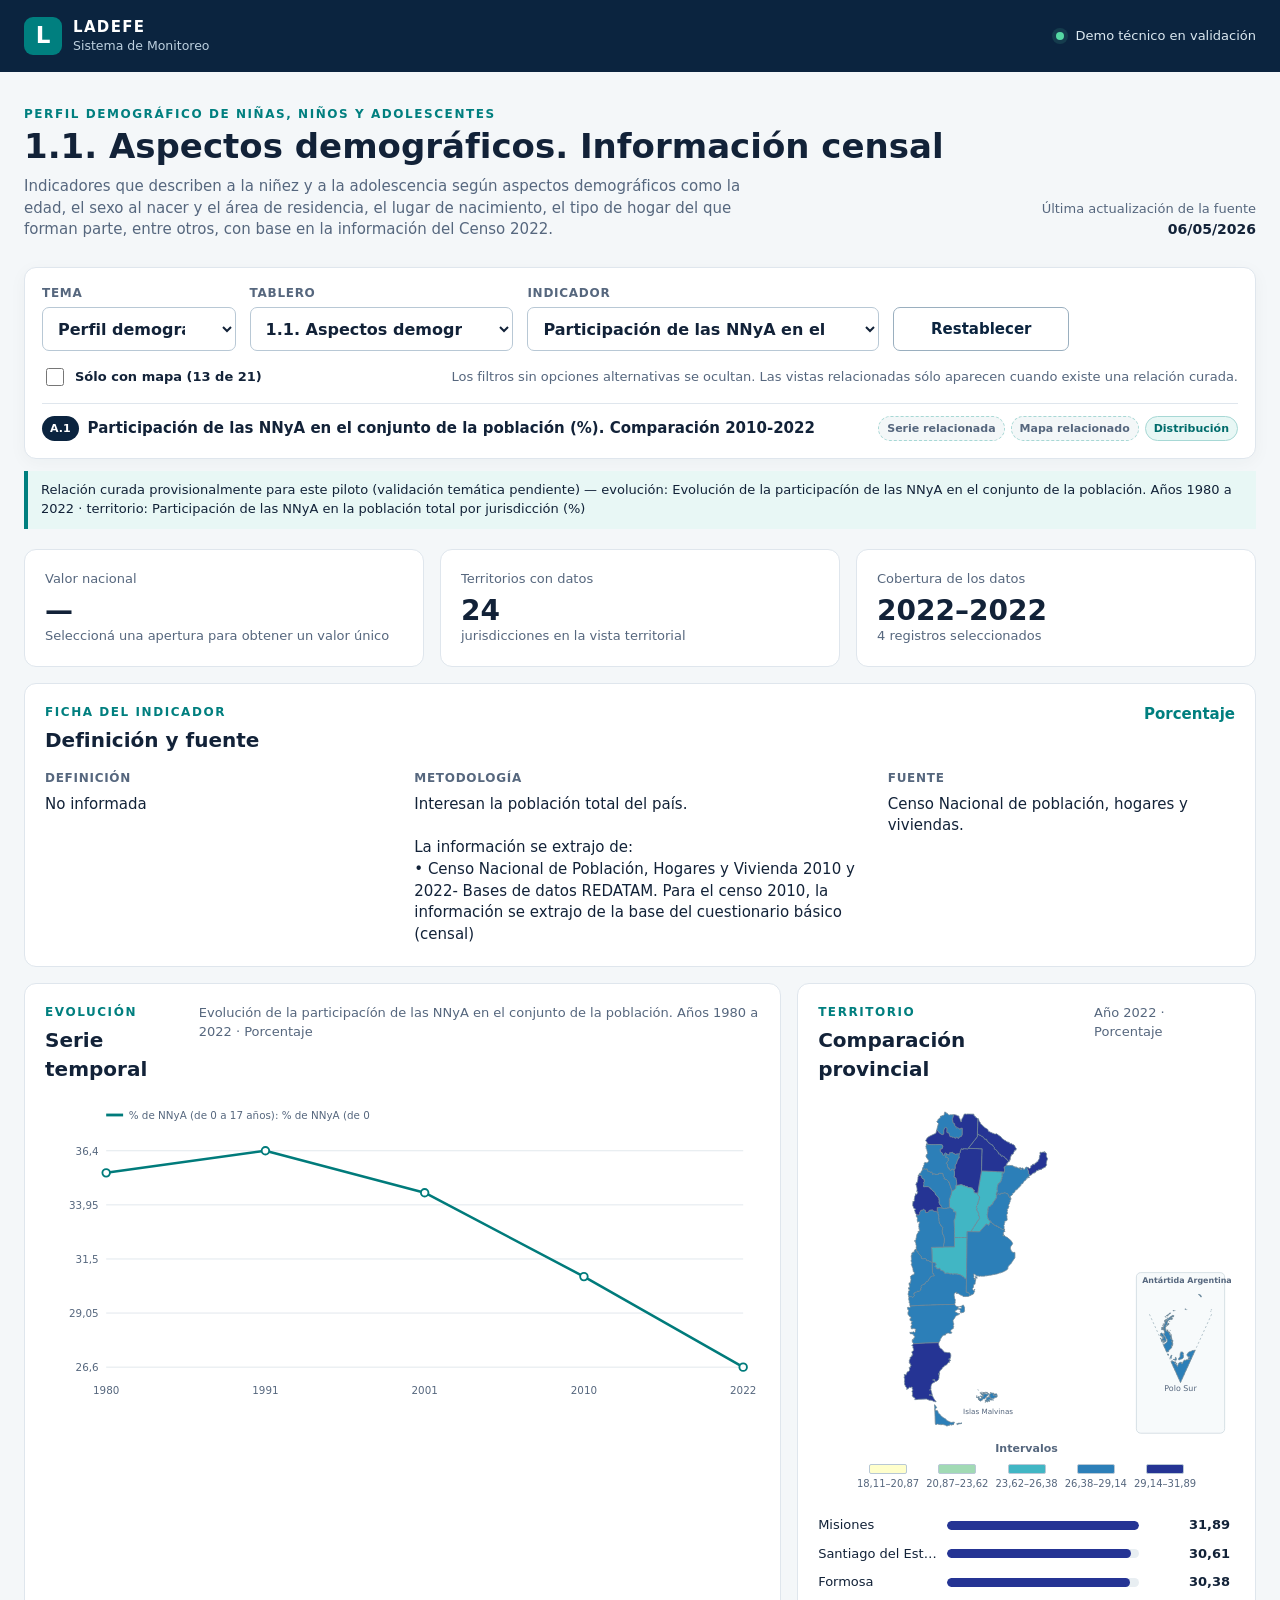
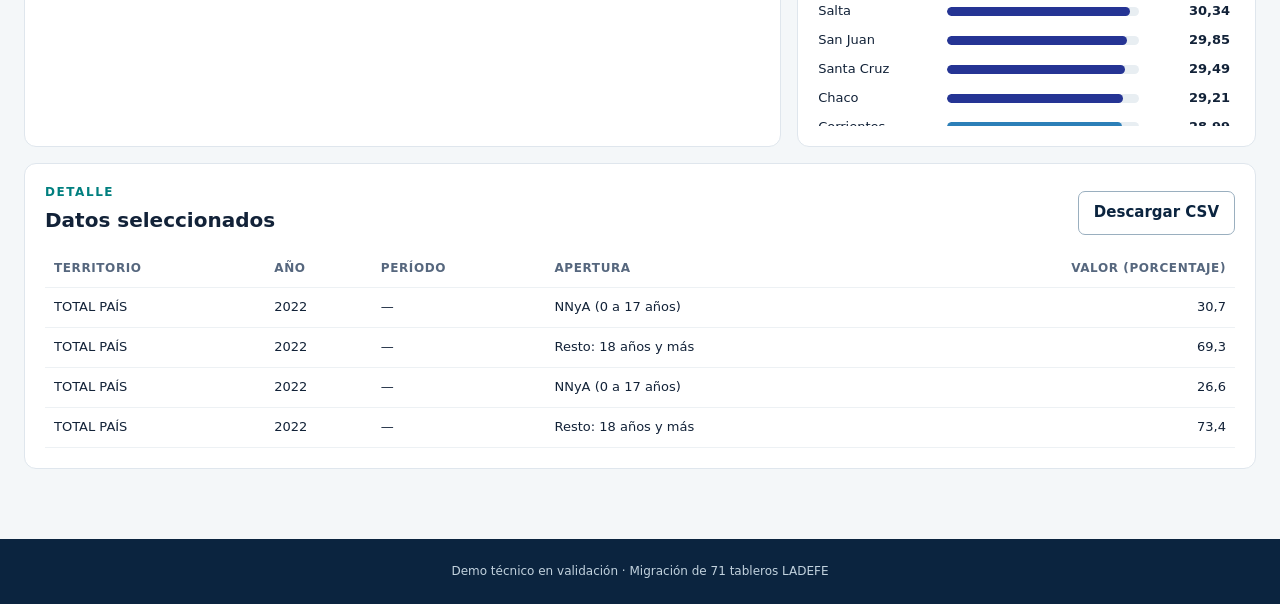
==== commit 206167a2: "Demo: mapa bicontinental con recuadro antártico, rótulo de Malvinas y bordes visibles - demo/antarti" ====
--- a/demo/index.html
+++ b/demo/index.html
@@ -5,8 +5,8 @@
   <meta name="viewport" content="width=device-width,initial-scale=1">
   <title>LADEFE · Sistema de Monitoreo</title>
   <meta name="description" content="Demo técnico de migración del Sistema de Monitoreo de LADEFE.">
-  <link rel="stylesheet" href="styles.css?v=20260908-7">
-  <link rel="stylesheet" href="layout-fixes.css?v=20260908-7">
+  <link rel="stylesheet" href="styles.css?v=20261107-1">
+  <link rel="stylesheet" href="layout-fixes.css?v=20261107-1">
 </head>
 <body>
   <a class="skip-link" href="#content">Saltar al contenido</a>
@@ -63,7 +63,7 @@
 
         <article id="territoryPanel" class="panel ranking-panel">
           <header><div><p class="eyebrow">Territorio</p><h2>Comparación provincial</h2></div><span id="rankingYear"></span></header>
-          <svg id="mapChart" class="map" viewBox="0 0 420 470" role="img" aria-label="Mapa de provincias argentinas"></svg>
+          <svg id="mapChart" class="map" viewBox="0 0 560 470" role="img" aria-label="Mapa bicontinental de provincias argentinas, con Islas Malvinas y recuadro del sector antártico"></svg>
           <div id="mapLegend" class="legend" aria-label="Escala de colores del mapa"></div>
           <div id="ranking" class="ranking" aria-label="Ranking provincial"></div>
         </article>
@@ -78,9 +78,9 @@
     </section>
   </main>
   <footer>Demo técnico en validación · Migración de 71 tableros LADEFE</footer>
-  <script src="semantics.js?v=20260908-7" defer></script>
-  <script src="map-utils.js?v=20260908-7" defer></script>
-  <script src="ui-utils.js?v=20260908-7" defer></script>
-  <script src="app.js?v=20260908-7" defer></script>
+  <script src="semantics.js?v=20261107-1" defer></script>
+  <script src="map-utils.js?v=20261107-1" defer></script>
+  <script src="ui-utils.js?v=20261107-1" defer></script>
+  <script src="app.js?v=20261107-1" defer></script>
 </body>
 </html>
--- a/demo/layout-fixes.css
+++ b/demo/layout-fixes.css
@@ -11,11 +11,16 @@
   font-size:13px;
 }
 .map{
-  height:300px;
+  height:340px;
 }
+/* Borde gris: con el blanco, las provincias de la clase más clara (amarillo) y las Islas Malvinas
+   se perdían contra el fondo. */
 .province{
-  stroke:#fff;
-  stroke-width:1.15;
+  stroke:#6f8796;
+  stroke-width:.8;
+}
+.map-label{
+  font-size:10px;
 }
 .province:hover,.province:focus{
   opacity:.78;
